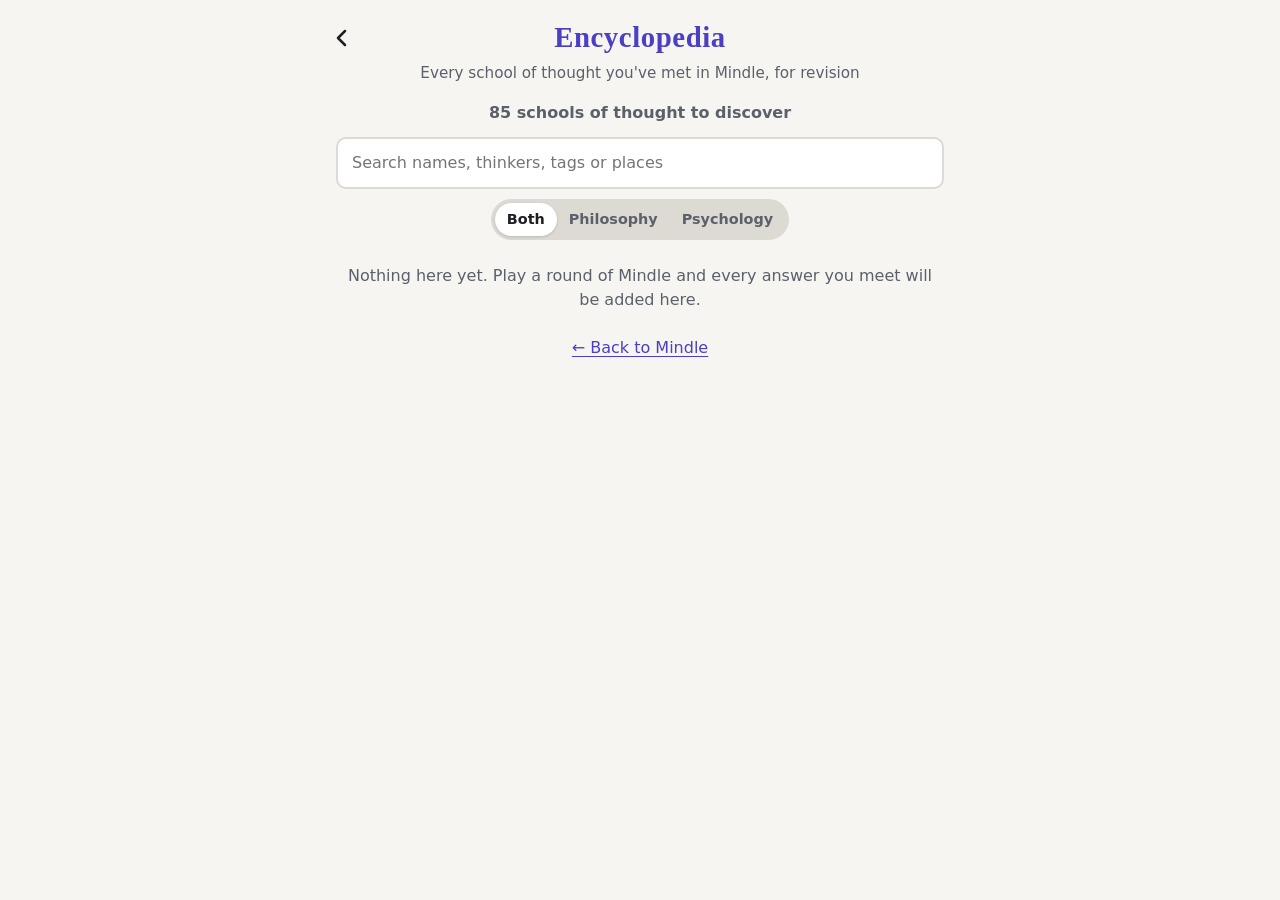
==== encyclopedia.html @ 53cdf489 "First version of Mindle A daily guessing game for psychology and philosophy: 85 answers, daily and p" ====
<!doctype html>
<html lang="en-IE">
<head>
  <meta charset="utf-8">
  <meta name="viewport" content="width=device-width, initial-scale=1, viewport-fit=cover">
  <meta name="description" content="Your Mindle Encyclopedia: every school of thought you've met, for revision.">
  <meta name="color-scheme" content="light dark">
  <meta name="theme-color" content="#f6f5f1" media="(prefers-color-scheme: light)">
  <meta name="theme-color" content="#131418" media="(prefers-color-scheme: dark)">
  <meta name="apple-mobile-web-app-title" content="Mindle">
  <title>Encyclopedia · Mindle</title>
  <link rel="manifest" href="manifest.webmanifest">
  <link rel="icon" href="icons/icon.svg" type="image/svg+xml">
  <link rel="apple-touch-icon" href="icons/apple-touch-icon.png">
  <link rel="stylesheet" href="style.css">
  <script type="module" src="js/encyclopedia.js"></script>
</head>
<body>
  <a class="skip-link" href="#search">Skip to search</a>

  <header class="topbar">
    <div class="topbar-row">
      <span class="topbar-side">
        <a class="icon-button" href="./" aria-label="Back to the game" title="Back to the game">
          <svg viewBox="0 0 24 24" width="24" height="24" aria-hidden="true" focusable="false">
            <path d="M15 5l-7 7 7 7" stroke="currentColor" stroke-width="2.5" stroke-linecap="round" stroke-linejoin="round" fill="none"/>
          </svg>
        </a>
      </span>
      <h1 class="logo page-title">Encyclopedia</h1>
      <span class="topbar-side end"></span>
    </div>
    <p class="tagline">Every school of thought you've met in Mindle, for revision</p>
  </header>

  <main id="main">
    <p id="loading" class="loading">Loading…</p>

    <div id="book" hidden>
      <p id="progress" class="progress"></p>

      <div class="book-controls">
        <label for="search" class="visually-hidden">Search your Encyclopedia</label>
        <input id="search" class="text-input" type="search" placeholder="Search names, thinkers, tags or places"
               spellcheck="false" autocapitalize="off" autocorrect="off">
        <fieldset class="segmented small">
          <legend class="visually-hidden">Topics</legend>
          <input type="radio" name="topic" id="topic-both" value="Both" checked>
          <label for="topic-both">Both</label>
          <input type="radio" name="topic" id="topic-philosophy" value="Philosophy">
          <label for="topic-philosophy">Philosophy</label>
          <input type="radio" name="topic" id="topic-psychology" value="Psychology">
          <label for="topic-psychology">Psychology</label>
        </fieldset>
      </div>
      <p id="match-count" class="match-count" role="status"></p>

      <section id="revise-section" class="book-section" aria-labelledby="revise-heading">
        <h2 id="revise-heading">To revise</h2>
        <p class="section-note">Answers you've missed and not solved yet.</p>
        <ol id="revise-list" class="entries"></ol>
      </section>

      <section id="solved-section" class="book-section" aria-labelledby="solved-heading">
        <h2 id="solved-heading">Solved</h2>
        <ol id="solved-list" class="entries"></ol>
      </section>

      <p id="empty" class="empty" hidden></p>
      <p class="back-link"><a href="./">← Back to Mindle</a></p>
    </div>
  </main>
</body>
</html>
---- style.css ----
/* Mindle styles. Phone first: the base rules are for small screens, and the
   @media (min-width: …) blocks at the bottom adjust things for wider ones.
   Every colour is a variable on :root, so dark mode only has to swap the variables. */

:root {
  --bg: #f6f5f1;
  --card: #ffffff;
  --text: #1d1f23;
  --muted: #5b606a;
  --line: #dcdad3;
  --accent: #4b3fc4;
  --accent-text: #ffffff;
  --focus: #1a73e8;
  --bar: #8e88c9; /* stats bars; today's result uses --accent */

  /* Feedback colours. Each pair has a contrast ratio of at least 4.5:1. */
  --green: #2f7a43;
  --green-text: #ffffff;
  --amber: #f0b429;
  --amber-text: #1f1a0a;
  --grey: #6b7079;
  --grey-text: #ffffff;

  --radius: 12px;
  --font: system-ui, -apple-system, "Segoe UI", Roboto, sans-serif;
  --font-display: Georgia, "Times New Roman", serif;
  color-scheme: light dark;
}

@media (prefers-color-scheme: dark) {
  :root {
    --bg: #131418;
    --card: #1e2026;
    --text: #e9e9ec;
    --muted: #a3a7b0;
    --line: #34373f;
    --accent: #a69dff;
    --accent-text: #15131f;
    --focus: #8ab4f8;
    --bar: #6f689e;

    --green: #3c8f53;
    --green-text: #ffffff;
    --amber: #e3a72a;
    --amber-text: #1f1a0a;
    --grey: #4b4f58;
    --grey-text: #ffffff;
  }
}

* { box-sizing: border-box; }
[hidden] { display: none !important; }

body {
  margin: 0;
  background: var(--bg);
  color: var(--text);
  font-family: var(--font);
  font-size: 16px;
  line-height: 1.5;
  -webkit-text-size-adjust: 100%;
}

/* Keyboard users always see where they are. */
:focus-visible {
  outline: 3px solid var(--focus);
  outline-offset: 2px;
}

.visually-hidden {
  position: absolute !important;
  width: 1px; height: 1px;
  margin: -1px; padding: 0; border: 0;
  overflow: hidden;
  clip: rect(0 0 0 0);
  white-space: nowrap;
}

.skip-link {
  position: absolute;
  left: 16px; top: -48px;
  padding: 8px 12px;
  background: var(--accent);
  color: var(--accent-text);
  border-radius: 8px;
  z-index: 10;
}
.skip-link:focus { top: 8px; }

/* ---------- header ---------- */

.topbar {
  text-align: center;
  padding: max(16px, env(safe-area-inset-top)) 16px 4px;
}
/* Logo in the middle, a button slot each side (same width, so the logo stays centred). */
.topbar-row {
  max-width: 640px;
  margin: 0 auto;
  display: grid;
  grid-template-columns: 96px 1fr 96px;
  align-items: center;
}
.topbar-side { display: flex; gap: 4px; }
.topbar-side.end { justify-content: flex-end; }

.icon-button {
  display: inline-grid;
  place-items: center;
  width: 44px; height: 44px; /* big enough to tap */
  border: 0;
  border-radius: 10px;
  background: transparent;
  color: var(--text);
  cursor: pointer;
}
.icon-button:hover { background: var(--line); }
.logo {
  margin: 0;
  font-family: var(--font-display);
  font-size: 2.2rem;
  letter-spacing: 0.02em;
  color: var(--accent);
}
/* The game page's logo: the owl beside the name. It shrinks a little on narrow
   phones so it fits between the header buttons. */
.logo[aria-label] {
  display: flex;
  align-items: center;
  justify-content: center;
  gap: 0.22em;
  font-size: clamp(1.6rem, 7vw, 2.2rem);
  line-height: 1.1;
}
.logo-mark { width: 1.15em; height: 1.15em; flex: none; }
/* The dot on the "i" is a little green feedback tile. The letter is a dotless ı,
   and the tile is drawn where its dot would be. */
.tile-i { position: relative; }
.tile-i::after {
  content: '';
  position: absolute;
  left: 50%;
  top: 0.17em;
  width: 0.18em;
  height: 0.18em;
  margin-left: -0.09em;
  border-radius: 0.05em;
  background: var(--green);
}
@media (max-width: 359px) {
  .logo-mark { display: none; }
}
.tagline {
  margin: 2px 0 0;
  color: var(--muted);
  font-size: 0.95rem;
}

main {
  max-width: 640px;
  margin: 0 auto;
  padding: 8px 16px max(32px, env(safe-area-inset-bottom));
}

.loading { text-align: center; color: var(--muted); }

/* ---------- mode and topic pickers ---------- */
/* Real radio buttons underneath (so keyboards and screen readers just work),
   styled to look like a pill-shaped switch. */

.controls {
  display: flex;
  flex-direction: column;
  align-items: center;
  gap: 8px;
  margin-top: 4px;
}
.segmented {
  display: inline-flex;
  margin: 0;
  padding: 4px;
  border: 0;
  border-radius: 999px;
  background: var(--line);
}
.segmented input {
  position: absolute;
  opacity: 0;
  width: 1px; height: 1px;
}
.segmented label {
  padding: 8px 18px;
  border-radius: 999px;
  font-weight: 600;
  color: var(--muted);
  cursor: pointer;
}
.segmented.small label { padding: 6px 12px; font-size: 0.9rem; }
.segmented input:checked + label {
  background: var(--card);
  color: var(--text);
  box-shadow: 0 1px 3px rgb(0 0 0 / 0.15);
}
.segmented input:focus-visible + label {
  outline: 3px solid var(--focus);
  outline-offset: 1px;
}

.round-title {
  text-align: center;
  margin: 10px 0 0;
  color: var(--muted);
  font-weight: 600;
}

h2 { font-size: 1.05rem; margin: 0 0 8px; }
.clue-count { font-weight: 400; color: var(--muted); }

.card {
  background: var(--card);
  border: 1px solid var(--line);
  border-radius: var(--radius);
  padding: 16px;
  margin: 12px 0;
}

/* ---------- clues ---------- */

.clue-list {
  margin: 0;
  padding: 0;
  list-style: none;
  display: grid;
  gap: 8px;
}
.clue {
  display: grid;
  grid-template-columns: 2rem 1fr;
  gap: 8px;
  align-items: start;
}
.clue-number {
  display: inline-grid;
  place-items: center;
  width: 2rem; height: 2rem;
  border-radius: 50%;
  background: var(--accent);
  color: var(--accent-text);
  font-weight: 700;
  font-size: 0.9rem;
}
.clue p { margin: 0.2rem 0 0; }
.clue.locked .clue-number { background: var(--line); color: var(--muted); }
.clue.locked p { color: var(--muted); font-style: italic; }
.clue.newest p { font-weight: 600; }

/* ---------- guess box ---------- */

.guess-form { margin: 16px 0; }
.guess-label { display: block; font-weight: 600; margin-bottom: 6px; }
.guess-count { font-weight: 400; color: var(--muted); }

.guess-row { display: flex; gap: 8px; }
.combo { position: relative; flex: 1; min-width: 0; }

.text-input {
  width: 100%;
  font: inherit;
  font-size: 1rem; /* 16px or more stops iPhones zooming in on focus */
  padding: 12px 14px;
  border: 2px solid var(--line);
  border-radius: 10px;
  background: var(--card);
  color: var(--text);
}
.text-input:focus-visible { border-color: var(--focus); outline-offset: 0; }

.suggestions {
  position: absolute;
  left: 0; right: 0; top: calc(100% + 4px);
  margin: 0; padding: 4px;
  list-style: none;
  background: var(--card);
  border: 1px solid var(--line);
  border-radius: 10px;
  box-shadow: 0 8px 24px rgb(0 0 0 / 0.18);
  z-index: 5;
  max-height: 50vh;
  overflow-y: auto;
}
.suggestions li {
  padding: 10px 12px;
  border-radius: 8px;
  cursor: pointer;
}
.suggestions li .alias { color: var(--muted); font-size: 0.85rem; }
.suggestions li[aria-selected="true"],
.suggestions li:hover {
  background: var(--accent);
  color: var(--accent-text);
}
.suggestions li[aria-selected="true"] .alias,
.suggestions li:hover .alias { color: inherit; }

.button {
  font: inherit;
  font-weight: 600;
  padding: 12px 18px;
  border-radius: 10px;
  border: 2px solid var(--accent);
  background: transparent;
  color: var(--accent);
  cursor: pointer;
}
.button.primary { background: var(--accent); color: var(--accent-text); }
.button:hover { filter: brightness(1.08); }

.form-message { min-height: 1.5em; margin: 6px 0 0; color: var(--muted); font-size: 0.95rem; }

/* ---------- guesses ---------- */

.guess-list { margin: 0; padding: 0; list-style: none; display: grid; gap: 12px; }

.guess {
  background: var(--card);
  border: 1px solid var(--line);
  border-radius: var(--radius);
  padding: 12px;
}
.guess-name { margin: 0 0 8px; font-weight: 700; }
.guess-name .guess-no { color: var(--muted); font-weight: 400; }

/* Two cells per row on phones, four on wider screens (see bottom). */
.cells {
  display: grid;
  grid-template-columns: repeat(2, 1fr);
  gap: 6px;
}
.cell {
  position: relative;
  border-radius: 8px;
  padding: 8px 10px;
  min-height: 82px;
  display: flex;
  flex-direction: column;
  gap: 2px;
}
.cell.green { background: var(--green); color: var(--green-text); }
.cell.amber { background: var(--amber); color: var(--amber-text); }
.cell.grey  { background: var(--grey);  color: var(--grey-text); }

.cell-label {
  font-size: 0.72rem;
  text-transform: uppercase;
  letter-spacing: 0.06em;
  opacity: 0.85;
}
.cell-value { font-weight: 700; line-height: 1.25; overflow-wrap: anywhere; }
.cell-note { font-size: 0.85rem; line-height: 1.25; }
/* A symbol in the corner, so the colours can be told apart without seeing colour. */
.cell-icon {
  position: absolute;
  top: 6px; right: 8px;
  font-weight: 700;
}
.tag.shared { text-decoration: underline; text-underline-offset: 3px; }

/* ---------- result ---------- */

.result { border-width: 2px; border-color: var(--accent); }
.result h2 { font-size: 1.3rem; outline: none; }
.result-summary { margin-top: 0; color: var(--muted); }
.answer-name { font-family: var(--font-display); font-size: 1.5rem; margin: 0; }
.answer-meta { margin: 2px 0 8px; color: var(--muted); }
.answer-notes { font-size: 0.9rem; color: var(--muted); }
.answer-notes:empty { display: none; }

/* Share gets its own full-width row; the other buttons share the row below. */
.result-actions {
  display: flex;
  flex-wrap: wrap;
  gap: 8px;
  margin-top: 16px;
}
.result-actions .button { flex: 1 1 0; }
.result-actions #share { flex-basis: 100%; }
.share-message { min-height: 1.5em; margin: 8px 0 0; font-weight: 600; }
.share-message:empty { min-height: 0; }
.share-fallback {
  white-space: pre-wrap;
  font: inherit;
  background: var(--bg);
  border-radius: 8px;
  padding: 10px;
  user-select: all;
  -webkit-user-select: all;
}
.countdown {
  margin: 8px 0 0;
  color: var(--muted);
  font-variant-numeric: tabular-nums;
}

/* ---------- statistics dialog ---------- */

.dialog {
  width: min(420px, calc(100% - 32px));
  max-height: calc(100% - 32px);
  padding: 16px 20px 20px;
  border: 1px solid var(--line);
  border-radius: var(--radius);
  background: var(--card);
  color: var(--text);
}
.dialog::backdrop { background: rgb(0 0 0 / 0.55); }
.dialog-head {
  display: flex;
  align-items: center;
  justify-content: space-between;
  margin-right: -8px;
}
.dialog-head h2 { margin: 0; font-size: 1.3rem; }
.dialog-head form { margin: 0; }
.dialog-note { margin: 2px 0 12px; color: var(--muted); font-size: 0.9rem; }

/* Four numbers in a row: the big number on top, its label underneath. */
.stat-numbers {
  display: grid;
  grid-template-columns: repeat(4, 1fr);
  gap: 4px;
  margin: 12px 0 20px;
  text-align: center;
}
/* The label comes first in the HTML (that's how <dl> works) but shows second,
   so the numbers stay in one line even when a label wraps. */
.stat-numbers div { display: grid; align-content: start; }
.stat-numbers dd { grid-row: 1; margin: 0; font-size: 1.8rem; font-weight: 700; line-height: 1.1; font-variant-numeric: tabular-nums; }
.stat-numbers dt { grid-row: 2; font-size: 0.78rem; color: var(--muted); line-height: 1.2; margin-top: 4px; }

.dist-title { font-size: 1rem; margin: 0; }

/* Guess distribution: one thin bar per guess count, drawn from the left edge.
   The count sits just past the end of each bar, in normal text colour. */
.distribution { list-style: none; margin: 0; padding: 0; display: grid; gap: 6px; }
.dist-row {
  display: grid;
  grid-template-columns: 1.2rem 1fr;
  align-items: center;
  gap: 8px;
  font-variant-numeric: tabular-nums;
}
.dist-label { font-weight: 600; text-align: right; }
.dist-track { display: flex; align-items: center; gap: 6px; min-width: 0; }
.dist-bar {
  height: 20px;
  min-width: 4px;
  border-radius: 0 4px 4px 0;
  background: var(--bar);
}
.dist-bar.today { background: var(--accent); }
.dist-count { font-size: 0.9rem; }
.dist-empty { color: var(--muted); margin: 8px 0 0; }

@media (min-width: 560px) {
  .cells { grid-template-columns: repeat(4, 1fr); }
  .cell { min-height: 96px; }
}

/* ---------- pop-up message after each guess ---------- */

/* Centred with left/right 0 and auto margins. (left: 50% would leave it only
   half the screen to grow into, so its text would wrap too early.) */
.toast {
  position: fixed;
  top: max(14px, env(safe-area-inset-top));
  left: 0;
  right: 0;
  margin-inline: auto;
  width: max-content;
  z-index: 30;
  pointer-events: none; /* never blocks a tap */
  display: flex;
  flex-direction: column;
  align-items: center;
  min-width: 180px;
  max-width: calc(100% - 32px);
  padding: 10px 20px;
  border-radius: 16px;
  text-align: center;
  box-shadow: 0 8px 24px rgb(0 0 0 / 0.25);
}
.toast.good { background: var(--green); color: var(--green-text); }
.toast.bad { background: var(--text); color: var(--bg); } /* inverted, so it stands out in light and dark mode */
.toast-title { font-weight: 700; font-size: 1.05rem; }
.toast-detail { font-size: 0.85rem; opacity: 0.9; }

/* ---------- animations ----------
   Only for people who haven't asked their device to reduce motion.
   --i is each feedback box's position (0 to 3), set in app.js, so they pop in one after another. */

@media (prefers-reduced-motion: no-preference) {
  .toast { animation: toast-in 0.4s cubic-bezier(0.2, 1.5, 0.4, 1) both; }
  .toast.leaving { animation: toast-out 0.25s ease-in both; }

  .guess.new { animation: row-in 0.2s ease-out both; }
  .guess.new .cell { animation: tile-in 0.32s ease-out calc(var(--i) * 90ms) both; }
  /* Right answer: the boxes pop in, then hop one after another. */
  .guess.new.correct .cell {
    animation:
      tile-in 0.32s ease-out calc(var(--i) * 90ms) both,
      hop 0.45s ease-in-out calc(420ms + var(--i) * 90ms);
  }
  /* Wrong answer: the row gives a small shake once its boxes are in. */
  .guess.new.wrong {
    animation:
      row-in 0.2s ease-out both,
      shake 0.42s ease-in-out 0.45s;
  }

  .result.reveal { animation: card-in 0.45s cubic-bezier(0.2, 1.3, 0.4, 1) both; }

  @keyframes toast-in {
    from { opacity: 0; transform: translateY(-10px) scale(0.85); }
    to { opacity: 1; transform: none; }
  }
  @keyframes toast-out {
    to { opacity: 0; transform: translateY(-8px) scale(0.95); }
  }
  @keyframes row-in {
    from { opacity: 0; }
    to { opacity: 1; }
  }
  @keyframes tile-in {
    0% { opacity: 0; transform: scale(0.6); }
    70% { opacity: 1; transform: scale(1.06); }
    100% { opacity: 1; transform: scale(1); }
  }
  @keyframes hop {
    0%, 100% { transform: translateY(0); }
    40% { transform: translateY(-7px); }
  }
  @keyframes shake {
    0%, 100% { transform: translateX(0); }
    20% { transform: translateX(-6px); }
    40% { transform: translateX(5px); }
    60% { transform: translateX(-3px); }
    80% { transform: translateX(2px); }
  }
  @keyframes card-in {
    from { opacity: 0; transform: translateY(8px) scale(0.97); }
    to { opacity: 1; transform: none; }
  }
}

/* ---------- result card: link to the Encyclopedia ---------- */

.result-link { margin: 12px 0 0; }
a { color: var(--accent); text-underline-offset: 3px; }

/* ---------- How to play ---------- */

.help-dialog { width: min(480px, calc(100% - 32px)); }
.help-dialog h3 { font-size: 1rem; margin: 16px 0 6px; }
.help-dialog p, .help-dialog li { margin: 0 0 6px; }
.help-dialog ul { padding-left: 1.2rem; margin: 0; }
.key { display: flex; flex-wrap: wrap; gap: 6px; margin: 8px 0; }
/* Small coloured chips that match the feedback boxes in the game. */
.key-chip {
  display: inline-flex;
  align-items: center;
  gap: 6px;
  padding: 4px 10px;
  border-radius: 8px;
  font-size: 0.9rem;
  font-weight: 600;
}
.key-chip.green { background: var(--green); color: var(--green-text); }
.key-chip.amber { background: var(--amber); color: var(--amber-text); }
.key-chip.grey { background: var(--grey); color: var(--grey-text); }
.help-dialog .button.primary { width: 100%; margin-top: 16px; }

/* ---------- Encyclopedia page ---------- */

.logo.page-title { font-size: 1.8rem; }
.progress { text-align: center; color: var(--muted); font-weight: 600; margin: 4px 0 12px; }
.book-controls { display: flex; flex-direction: column; align-items: center; gap: 10px; }
.match-count { text-align: center; color: var(--muted); font-size: 0.9rem; margin: 6px 0 0; }
.match-count:empty { margin: 0; }
.book-section h2 { font-size: 1.2rem; margin: 20px 0 2px; }
.section-note { color: var(--muted); margin: 0 0 8px; font-size: 0.95rem; }
.entries { list-style: none; margin: 0; padding: 0; }
.entry { scroll-margin: 16px; }
.entry-name { font-family: var(--font-display); font-size: 1.35rem; margin: 0; }
.entry-meta { color: var(--muted); margin: 2px 0 8px; }
#revise-list .entry { border-left: 5px solid var(--amber); }
.tag-list { list-style: none; display: flex; flex-wrap: wrap; gap: 6px; margin: 0 0 10px; padding: 0; }
.tag-chip {
  padding: 2px 10px;
  border-radius: 999px;
  border: 1px solid var(--line);
  font-size: 0.85rem;
  color: var(--muted);
}
.entry-clues { margin: 8px 0; }
.entry-clues summary { cursor: pointer; color: var(--accent); font-weight: 600; padding: 4px 0; }
.entry-clues ol { margin: 6px 0 0; padding-left: 1.4rem; }
.entry-clues li { margin-bottom: 4px; }
.entry-record { color: var(--muted); font-size: 0.85rem; margin: 8px 0 0; }
.entry.highlight { outline: 3px solid var(--accent); outline-offset: 2px; }
.empty { text-align: center; color: var(--muted); margin: 24px 0; }
.back-link { text-align: center; margin: 24px 0 8px; }

@media (prefers-reduced-motion: no-preference) {
  .entry.highlight { animation: glow 1.6s ease-out 2; }
  @keyframes glow {
    50% { outline-color: transparent; }
  }
}
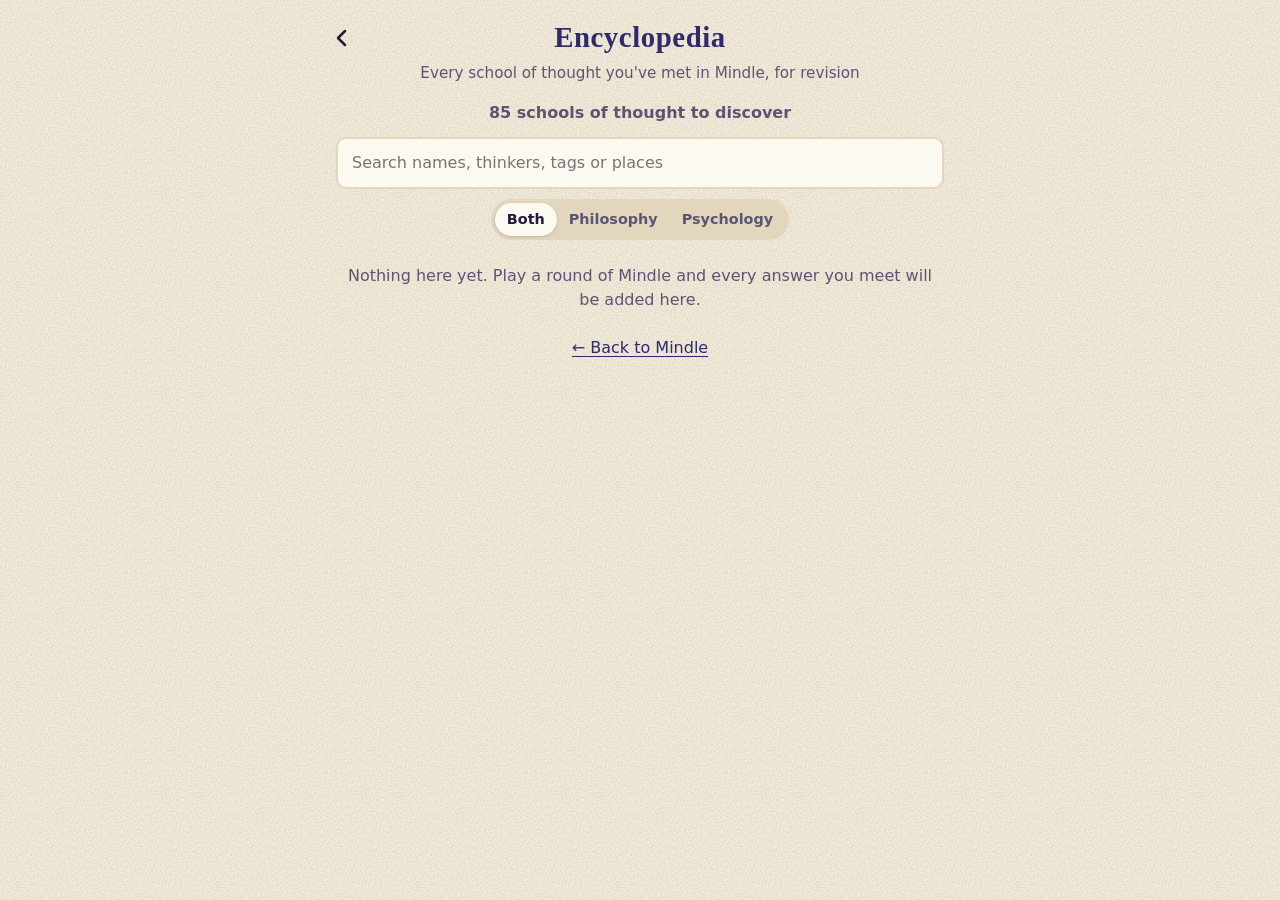
==== commit e22be44d: "Give Philosophy and Psychology their own colour moods - Philosophy: parchment with a faint paper gra" ====
--- a/encyclopedia.html
+++ b/encyclopedia.html
@@ -5,14 +5,27 @@
   <meta name="viewport" content="width=device-width, initial-scale=1, viewport-fit=cover">
   <meta name="description" content="Your Mindle Encyclopedia: every school of thought you've met, for revision.">
   <meta name="color-scheme" content="light dark">
-  <meta name="theme-color" content="#f6f5f1" media="(prefers-color-scheme: light)">
-  <meta name="theme-color" content="#131418" media="(prefers-color-scheme: dark)">
+  <meta name="theme-color" content="#f4eee0">
   <meta name="apple-mobile-web-app-title" content="Mindle">
   <title>Encyclopedia · Mindle</title>
   <link rel="manifest" href="manifest.webmanifest">
   <link rel="icon" href="icons/icon.svg" type="image/svg+xml">
   <link rel="apple-touch-icon" href="icons/apple-touch-icon.png">
   <link rel="stylesheet" href="style.css">
+  <script>
+    // Before the page draws: pick the colour mood for the subject last played, and
+    // Reduce motion, from the saved settings, so nothing flashes. app.js keeps them
+    // up to date after this. The browser bar's colour matches the page background.
+    (() => {
+      const root = document.documentElement;
+      let settings = {};
+      try { settings = JSON.parse(localStorage.getItem('mindle.settings')) || {}; } catch {}
+      const topic = settings.mode === 'practice' ? settings.filter : settings.dailyTopic;
+      root.dataset.mood = topic === 'Psychology' ? 'psychology' : 'philosophy';
+      root.classList.toggle('reduce-motion', Boolean(settings.reduceMotion));
+      document.querySelector('meta[name="theme-color"]').content = getComputedStyle(root).getPropertyValue('--bg').trim();
+    })();
+  </script>
   <script type="module" src="js/encyclopedia.js"></script>
 </head>
 <body>
@@ -70,5 +83,6 @@
       <p class="back-link"><a href="./">← Back to Mindle</a></p>
     </div>
   </main>
+  <script data-goatcounter="https://mindle-game.goatcounter.com/count" async src="//gc.zgo.at/count.js"></script>
 </body>
 </html>
--- a/style.css
+++ b/style.css
@@ -1,19 +1,11 @@
 /* Mindle styles. Phone first: the base rules are for small screens, and the
    @media (min-width: …) blocks at the bottom adjust things for wider ones.
-   Every colour is a variable on :root, so dark mode only has to swap the variables. */
-
+   Every colour is a variable on :root, so dark mode and the two subjects' moods
+   only have to swap the variables. */
+
+/* Shared by both moods. */
 :root {
-  --bg: #f6f5f1;
-  --card: #ffffff;
-  --text: #1d1f23;
-  --muted: #5b606a;
-  --line: #dcdad3;
-  --accent: #4b3fc4;
-  --accent-text: #ffffff;
-  --focus: #1a73e8;
-  --bar: #8e88c9; /* stats bars; today's result uses --accent */
-
-  /* Feedback colours. Each pair has a contrast ratio of at least 4.5:1. */
+  /* Feedback colours, the same in both moods. Each pair has a contrast ratio of at least 4.5:1. */
   --green: #2f7a43;
   --green-text: #ffffff;
   --amber: #f0b429;
@@ -27,25 +19,83 @@
   color-scheme: light dark;
 }
 
+/* The moods: <html data-mood="philosophy" | "psychology">, set from the subject
+   being played (see applyMood in app.js). Philosophy is warm and scholarly:
+   parchment, deep indigo, gold accents and serif clues. Psychology is cool and
+   modern: misty white, teal and violet, all sans-serif. Every text colour here
+   has a contrast ratio of at least 4.5:1 with the backgrounds it's used on. */
+:root {
+  --bg: #f4eee0;
+  --card: #fcf9f1;
+  --text: #1f1b3a;
+  --muted: #5b5573;
+  --line: #e2d7bd;
+  --accent: #2e2a6b; /* buttons, links, the logo */
+  --accent-text: #fcf9f1;
+  --highlight: #c9a24a; /* clue numbers and the answer card's border */
+  --highlight-text: #1f1b3a;
+  --focus: #1a73e8;
+  --bar: #8f89c4; /* stats bars; today's result uses --accent */
+  --clue-font: var(--font-display);
+  --heading-font: var(--font-display);
+  /* Paper grain: faint brown speckles over the page (see body::before). */
+  --grain: url("data:image/svg+xml,%3Csvg xmlns='http://www.w3.org/2000/svg' width='200' height='200'%3E%3Cfilter id='g'%3E%3CfeTurbulence type='fractalNoise' baseFrequency='0.8' numOctaves='3' stitchTiles='stitch'/%3E%3CfeColorMatrix values='0 0 0 0 0.36 0 0 0 0 0.27 0 0 0 0 0.12 0.45 0 0 0 -0.13'/%3E%3C/filter%3E%3Crect width='100%25' height='100%25' filter='url(%23g)'/%3E%3C/svg%3E");
+  --grain-opacity: 1;
+}
+:root[data-mood="psychology"] {
+  --bg: #eef5f5;
+  --card: #ffffff;
+  --text: #10282b;
+  --muted: #4a6466;
+  --line: #cfe0df;
+  --accent: #0d6e69;
+  --accent-text: #ffffff;
+  --highlight: #6a4fd6;
+  --highlight-text: #ffffff;
+  --bar: #4a9893;
+  --clue-font: var(--font);
+  --heading-font: var(--font);
+  --grain-opacity: 0;
+}
+
 @media (prefers-color-scheme: dark) {
   :root {
-    --bg: #131418;
-    --card: #1e2026;
-    --text: #e9e9ec;
-    --muted: #a3a7b0;
-    --line: #34373f;
-    --accent: #a69dff;
-    --accent-text: #15131f;
+    --green: #3c8f53;
+    --amber: #e3a72a;
+    --grey: #4b4f58;
+
+    --bg: #14122a;
+    --card: #1e1b3b;
+    --text: #efe8d6;
+    --muted: #b8b0d2;
+    --line: #353060;
+    --accent: #e0bf68;
+    --accent-text: #14122a;
+    --highlight: #e0bf68;
+    --highlight-text: #14122a;
     --focus: #8ab4f8;
-    --bar: #6f689e;
-
-    --green: #3c8f53;
-    --green-text: #ffffff;
-    --amber: #e3a72a;
-    --amber-text: #1f1a0a;
-    --grey: #4b4f58;
-    --grey-text: #ffffff;
-  }
+    --bar: #6a62a8;
+    /* Cream speckles, fainter, on the dark indigo. */
+    --grain: url("data:image/svg+xml,%3Csvg xmlns='http://www.w3.org/2000/svg' width='200' height='200'%3E%3Cfilter id='g'%3E%3CfeTurbulence type='fractalNoise' baseFrequency='0.8' numOctaves='3' stitchTiles='stitch'/%3E%3CfeColorMatrix values='0 0 0 0 0.94 0 0 0 0 0.9 0 0 0 0 0.8 0.3 0 0 0 -0.1'/%3E%3C/filter%3E%3Crect width='100%25' height='100%25' filter='url(%23g)'/%3E%3C/svg%3E");
+  }
+  :root[data-mood="psychology"] {
+    --bg: #0c191c;
+    --card: #142529;
+    --text: #e2f1f0;
+    --muted: #9ebdbb;
+    --line: #24403f;
+    --accent: #4fd1c5;
+    --accent-text: #0c191c;
+    --highlight: #b3a3ff;
+    --highlight-text: #1a1240;
+    --bar: #2f8a83;
+  }
+}
+
+/* Switching subject fades between the moods over half a second (app.js adds
+   this class for a moment). Settings → Reduce motion turns it off, further down. */
+.mood-changing, .mood-changing *, .mood-changing *::before, .mood-changing *::after {
+  transition: background-color 0.5s ease, color 0.5s ease, border-color 0.5s ease, opacity 0.5s ease !important;
 }
 
 * { box-sizing: border-box; }
@@ -59,6 +109,16 @@
   font-size: 16px;
   line-height: 1.5;
   -webkit-text-size-adjust: 100%;
+}
+/* The Philosophy mood's paper grain, fixed behind everything. */
+body::before {
+  content: '';
+  position: fixed;
+  inset: 0;
+  z-index: -1;
+  pointer-events: none;
+  background-image: var(--grain);
+  opacity: var(--grain-opacity);
 }
 
 /* Keyboard users always see where they are. */
@@ -244,12 +304,12 @@
   place-items: center;
   width: 2rem; height: 2rem;
   border-radius: 50%;
-  background: var(--accent);
-  color: var(--accent-text);
+  background: var(--highlight);
+  color: var(--highlight-text);
   font-weight: 700;
   font-size: 0.9rem;
 }
-.clue p { margin: 0.2rem 0 0; }
+.clue p { margin: 0.2rem 0 0; font-family: var(--clue-font); }
 .clue.locked .clue-number { background: var(--line); color: var(--muted); }
 .clue.locked p { color: var(--muted); font-style: italic; }
 .clue.newest p { font-weight: 600; }
@@ -344,10 +404,13 @@
   display: flex;
   flex-direction: column;
   gap: 2px;
-}
-.cell.green { background: var(--green); color: var(--green-text); }
-.cell.amber { background: var(--amber); color: var(--amber-text); }
-.cell.grey  { background: var(--grey);  color: var(--grey-text); }
+  background: var(--tile);
+  color: var(--tile-text);
+}
+/* Each box's colours, as variables so the flip animation can reveal them. */
+.cell.green { --tile: var(--green); --tile-text: var(--green-text); }
+.cell.amber { --tile: var(--amber); --tile-text: var(--amber-text); }
+.cell.grey  { --tile: var(--grey);  --tile-text: var(--grey-text); }
 
 .cell-label {
   font-size: 0.72rem;
@@ -364,13 +427,16 @@
   font-weight: 700;
 }
 .tag.shared { text-decoration: underline; text-underline-offset: 3px; }
+/* The colour key under the guesses: the How to play chips, a little smaller. */
+.guess-key { justify-content: center; margin: 12px 0 0; }
+.guess-key .key-chip { font-size: 0.8rem; padding: 3px 8px; }
 
 /* ---------- result ---------- */
 
-.result { border-width: 2px; border-color: var(--accent); }
+.result { border-width: 2px; border-color: var(--highlight); }
 .result h2 { font-size: 1.3rem; outline: none; }
 .result-summary { margin-top: 0; color: var(--muted); }
-.answer-name { font-family: var(--font-display); font-size: 1.5rem; margin: 0; }
+.answer-name { font-family: var(--heading-font); font-size: 1.5rem; margin: 0; }
 .answer-meta { margin: 2px 0 8px; color: var(--muted); }
 .answer-notes { font-size: 0.9rem; color: var(--muted); }
 .answer-notes:empty { display: none; }
@@ -422,6 +488,43 @@
 .dialog-head h2 { margin: 0; font-size: 1.3rem; }
 .dialog-head form { margin: 0; }
 .dialog-note { margin: 2px 0 12px; color: var(--muted); font-size: 0.9rem; }
+
+/* ---------- settings dialog ---------- */
+
+.setting {
+  display: flex;
+  align-items: center;
+  justify-content: space-between;
+  gap: 16px;
+  padding: 14px 0 10px;
+  cursor: pointer;
+}
+.setting-name { display: block; font-weight: 600; }
+.setting-note { display: block; color: var(--muted); font-size: 0.9rem; }
+/* An on/off switch: a checkbox drawn as a pill with a sliding knob. */
+.switch {
+  appearance: none;
+  flex: none;
+  position: relative;
+  width: 50px; height: 30px;
+  margin: 0;
+  border-radius: 999px;
+  background: var(--grey);
+  cursor: pointer;
+  transition: background 0.2s;
+}
+.switch::before {
+  content: '';
+  position: absolute;
+  top: 4px; left: 4px;
+  width: 22px; height: 22px;
+  border-radius: 50%;
+  background: #ffffff;
+  transition: transform 0.2s;
+}
+.switch:checked { background: var(--accent); }
+.switch:checked::before { transform: translateX(20px); background: var(--accent-text); }
+.stats-picker { display: flex; width: fit-content; margin: 0 auto; }
 
 /* Four numbers in a row: the big number on top, its label underneath. */
 .stat-numbers {
@@ -496,26 +599,36 @@
 
 /* ---------- animations ----------
    Only for people who haven't asked their device to reduce motion.
-   --i is each feedback box's position (0 to 3), set in app.js, so they pop in one after another. */
+   --i is each feedback box's position (0 to 3), set in app.js, so they flip one after another. */
+
+/* Settings → Reduce motion (the reduce-motion class on <html>) does the same as the device setting. */
+.reduce-motion *, .reduce-motion *::before, .reduce-motion *::after {
+  animation: none !important;
+  transition: none !important;
+}
 
 @media (prefers-reduced-motion: no-preference) {
   .toast { animation: toast-in 0.4s cubic-bezier(0.2, 1.5, 0.4, 1) both; }
   .toast.leaving { animation: toast-out 0.25s ease-in both; }
 
+  /* A new row's boxes flip over one after another, like Wordle's, showing their
+     colour halfway. All four have flipped after 1.1s (REVEAL_TIME in app.js). */
   .guess.new { animation: row-in 0.2s ease-out both; }
-  .guess.new .cell { animation: tile-in 0.32s ease-out calc(var(--i) * 90ms) both; }
-  /* Right answer: the boxes pop in, then hop one after another. */
+  .guess.new .cell { animation: tile-flip 0.45s ease-in-out calc(var(--i) * 0.22s) both; }
+  /* Right answer: once they've flipped, the boxes hop one after another. */
   .guess.new.correct .cell {
     animation:
-      tile-in 0.32s ease-out calc(var(--i) * 90ms) both,
-      hop 0.45s ease-in-out calc(420ms + var(--i) * 90ms);
-  }
-  /* Wrong answer: the row gives a small shake once its boxes are in. */
+      tile-flip 0.45s ease-in-out calc(var(--i) * 0.22s) both,
+      hop 0.45s ease-in-out calc(1.15s + var(--i) * 90ms);
+  }
+  /* Wrong answer: the row gives a small shake once its boxes have flipped. */
   .guess.new.wrong {
     animation:
       row-in 0.2s ease-out both,
-      shake 0.42s ease-in-out 0.45s;
-  }
+      shake 0.42s ease-in-out 1.15s;
+  }
+  /* A newly unlocked clue fades in as the boxes finish flipping. */
+  .clue.appear { animation: clue-in 0.45s ease-out 1.1s both; }
 
   .result.reveal { animation: card-in 0.45s cubic-bezier(0.2, 1.3, 0.4, 1) both; }
 
@@ -530,10 +643,16 @@
     from { opacity: 0; }
     to { opacity: 1; }
   }
-  @keyframes tile-in {
-    0% { opacity: 0; transform: scale(0.6); }
-    70% { opacity: 1; transform: scale(1.06); }
-    100% { opacity: 1; transform: scale(1); }
+  /* Blank (the empty-box grey) until it's edge-on, then its real colour. */
+  @keyframes tile-flip {
+    0% { transform: perspective(400px) rotateX(0); background: var(--line); color: transparent; }
+    50% { transform: perspective(400px) rotateX(-90deg); background: var(--line); color: transparent; }
+    50.1% { background: var(--tile); color: var(--tile-text); }
+    100% { transform: perspective(400px) rotateX(0); background: var(--tile); color: var(--tile-text); }
+  }
+  @keyframes clue-in {
+    from { opacity: 0; transform: translateY(-6px); }
+    to { opacity: 1; transform: none; }
   }
   @keyframes hop {
     0%, 100% { transform: translateY(0); }
@@ -590,7 +709,7 @@
 .section-note { color: var(--muted); margin: 0 0 8px; font-size: 0.95rem; }
 .entries { list-style: none; margin: 0; padding: 0; }
 .entry { scroll-margin: 16px; }
-.entry-name { font-family: var(--font-display); font-size: 1.35rem; margin: 0; }
+.entry-name { font-family: var(--heading-font); font-size: 1.35rem; margin: 0; }
 .entry-meta { color: var(--muted); margin: 2px 0 8px; }
 #revise-list .entry { border-left: 5px solid var(--amber); }
 .tag-list { list-style: none; display: flex; flex-wrap: wrap; gap: 6px; margin: 0 0 10px; padding: 0; }
